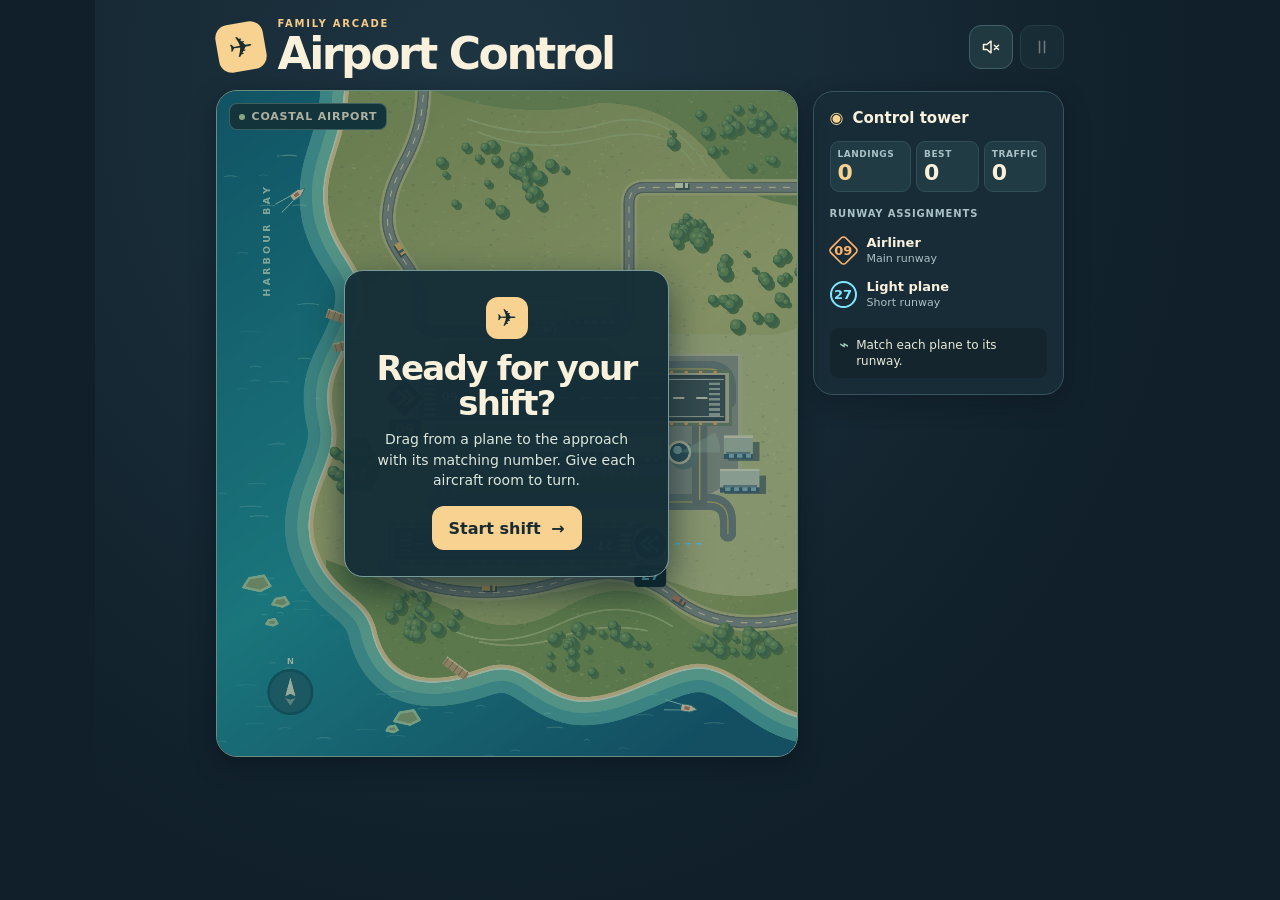
==== games/airport-control/index.html @ 62f5e437 "Build Airport Control Level 1: Coastal Airport" ====
<!doctype html>
<html lang="en">
<head>
  <meta charset="utf-8">
  <meta name="viewport" content="width=device-width, initial-scale=1, viewport-fit=cover">
  <meta name="theme-color" content="#101f29">
  <meta name="description" content="Draw routes and bring aircraft safely home at Coastal Airport.">
  <title>Airport Control · Family Arcade</title>
  <link rel="stylesheet" href="./game.css">
  <script type="module" src="./game.js"></script>
</head>
<body>
  <header class="mast">
    <div class="brand">
      <span class="brand-icon" aria-hidden="true">✈︎</span>
      <div><div class="eyebrow">Family Arcade</div><h1>Airport Control</h1></div>
    </div>
    <div class="controls">
      <button id="sound" type="button" aria-pressed="false" aria-label="Sound off">
        <svg viewBox="0 0 24 24" aria-hidden="true"><path d="M3 9h4l5-4v14l-5-4H3z"/><path class="audio-off" d="m16 10 5 5m0-5-5 5"/><path class="audio-on" d="M16 9a4 4 0 0 1 0 6m2-8a7 7 0 0 1 0 10"/></svg>
      </button>
      <button id="pause" type="button" aria-label="Pause" disabled>
        <svg viewBox="0 0 24 24" aria-hidden="true"><path d="M9 5v14m6-14v14"/></svg>
      </button>
    </div>
  </header>
  <main class="console">
    <section class="scope" aria-label="Coastal Airport airspace">
      <canvas id="airspace" width="680" height="780" aria-label="Airport map. Drag a plane to its matching numbered approach.">
        Your browser needs canvas support to display the airspace.
      </canvas>
      <div class="map-title" aria-hidden="true">
        <span class="map-light"></span><span>Coastal Airport</span>
      </div>
      <div class="overlay" id="overlay">
        <div class="panel" role="dialog" aria-labelledby="panel-title" aria-describedby="panel-message">
          <span class="panel-icon" id="panel-icon" aria-hidden="true">✈︎</span>
          <h2 id="panel-title">Ready for your shift?</h2>
          <p id="panel-message">Drag from a plane to the approach with its matching number. Give each aircraft room to turn.</p>
          <div class="results" id="results" hidden>
            <div><span>Landings</span><strong id="result-score">0</strong></div>
            <div><span>Personal best</span><strong id="result-best">0</strong></div>
          </div>
          <button class="primary" id="action" type="button">Start shift <span aria-hidden="true">→</span></button>
        </div>
      </div>
    </section>
    <aside class="tower" aria-label="Tower instruments">
      <div class="tower-head"><span class="station-icon" aria-hidden="true">◉</span><h2>Control tower</h2></div>
      <div class="instruments">
        <div class="instrument score"><span>Landings</span><strong id="score">0</strong></div>
        <div class="instrument"><span>Best</span><strong id="best">0</strong></div>
        <div class="instrument traffic"><span>Traffic</span><strong id="traffic">0</strong></div>
      </div>
      <div class="runways">
        <h3>Runway assignments</h3>
        <div class="assignment jet"><span class="runway-icon"><b>09</b></span><div><b>Airliner</b><small>Main runway</small></div></div>
        <div class="assignment prop"><span class="runway-icon"><b>27</b></span><div><b>Light plane</b><small>Short runway</small></div></div>
      </div>
      <div class="radio">
        <span class="radio-icon" aria-hidden="true">⌁</span>
        <p id="radio" aria-live="polite">Match each plane to its runway.</p>
      </div>
    </aside>
  </main>
</body>
</html>
---- games/airport-control/game.css ----
:root {
  color-scheme: dark;
  font-family: system-ui, -apple-system, BlinkMacSystemFont, "Segoe UI", sans-serif;
  background: #101f29;
  color: #f9f1dc;
  --muted: #a9c1c6;
  --border: #38545c;
  --orange: #ffb36a;
  --blue: #80e6ff;
  --map-width: min(100%, 580px, calc((100svh - 122px) * 680 / 780));
  font-synthesis: none;
}

* { box-sizing: border-box; }
[hidden] { display: none !important; }
body {
  margin: 0 auto;
  max-width: 1090px;
  padding: max(14px, env(safe-area-inset-top)) max(20px, env(safe-area-inset-right)) max(14px, env(safe-area-inset-bottom)) max(20px, env(safe-area-inset-left));
  background: radial-gradient(ellipse at 35% 10%, #1e3542 0%, #101f29 73%);
  min-height: 100svh;
}
button {
  color: inherit;
  background: #203941;
  border: 1px solid #41616a;
  border-radius: 12px;
  cursor: pointer;
  font: inherit;
  font-weight: 750;
  min-width: 44px;
  min-height: 44px;
  touch-action: manipulation;
}
button:disabled { opacity: 0.42; cursor: default; }
button:focus-visible { outline: 3px solid var(--blue); outline-offset: 4px; }
button:not(:disabled):hover { filter: brightness(1.14); }

.mast, .console {
  width: max-content;
  max-width: 100%;
  margin-inline: auto;
}

.mast {
  display: flex;
  align-items: center;
  justify-content: space-between;
  gap: 18px;
  width: calc(var(--map-width) + 267px);
  padding: 4px 0 16px;
}
.brand { display: flex; align-items: center; gap: 13px; }
.brand-icon, .panel-icon {
  display: grid;
  place-items: center;
  color: #172d30;
  background: #f8d291;
  width: 48px;
  height: 48px;
  border-radius: 13px;
  font-family: system-ui, sans-serif;
  font-size: 29px;
  line-height: 1;
}
.brand-icon { transform: rotate(-10deg); }
.eyebrow {
  color: #f5cb89;
  font-size: 10px;
  font-weight: 850;
  letter-spacing: 0.18em;
  text-transform: uppercase;
  margin-block-end: 3px;
}
h1, h2, h3, p { margin: 0; }
h1 { font-size: clamp(27px, 4vw, 44px); letter-spacing: -0.055em; line-height: 0.98; }
.controls { display: flex; align-items: center; gap: 7px; }
.controls button { display: grid; place-items: center; padding: 0; }
.controls svg { width: 20px; height: 20px; stroke: currentColor; stroke-width: 1.8; fill: none; stroke-linejoin: round; stroke-linecap: round; }
.audio-on, [aria-pressed="true"] .audio-off { display: none; }
[aria-pressed="true"] .audio-on { display: inline; }

.console { display: grid; grid-template-columns: var(--map-width) 251px; gap: 16px; }
.scope {
  min-width: 0;
  position: relative;
  isolation: isolate;
  border-radius: 20px;
  overflow: hidden;
  outline: 1px solid #6a8d84;
  box-shadow: 0 8px 26px #050e167a;
}
canvas {
  width: 100%;
  height: auto;
  aspect-ratio: 680 / 780;
  display: block;
  touch-action: none;
  -webkit-user-select: none;
  user-select: none;
  -webkit-touch-callout: none;
  cursor: crosshair;
}
.map-title {
  position: absolute;
  display: flex;
  align-items: center;
  gap: 7px;
  inset: 12px auto auto 12px;
  border: 1px solid #a4c2ae75;
  border-radius: 8px;
  padding: 6px 9px;
  background: #173842;
  color: #fbf2d7;
  font-size: clamp(9px, 1.3vw, 11px);
  font-weight: 800;
  letter-spacing: 0.075em;
  text-transform: uppercase;
  pointer-events: none;
}
.map-light { width: 6px; height: 6px; border-radius: 50%; background: #c0e49f; }

.tower {
  align-self: start;
  padding: 16px;
  border: 1px solid var(--border);
  border-radius: 20px;
  background: #172c36;
  box-shadow: 0 8px 26px #050e164d;
}
.tower-head { display: flex; align-items: center; gap: 9px; padding-block-end: 14px; }
.station-icon { color: #f8d291; }
.tower h2 { font-size: 15px; font-weight: 800; }
.instruments { display: grid; grid-template-columns: 1.3fr 1fr 1fr; gap: 5px; }
.instrument {
  display: grid;
  gap: 3px;
  min-width: 0;
  background: #213b45;
  border: 1px solid #304e58;
  padding: 7px;
  border-radius: 9px;
}
.instrument span, .results span { color: var(--muted); font-size: 9px; font-weight: 750; text-transform: uppercase; letter-spacing: 0.06em; }
.instrument strong, .results strong { font-variant-numeric: tabular-nums; font-size: 22px; line-height: 1; }
.score strong { color: #f8d291; }
.runways { padding: 16px 0 12px; }
.runways h3 { margin-block-end: 9px; color: var(--muted); font-size: 10px; text-transform: uppercase; letter-spacing: 0.085em; }
.assignment { display: flex; align-items: center; gap: 10px; min-height: 44px; font-size: 13px; }
.assignment small { display: block; color: var(--muted); font-size: 11px; margin-block-start: 2px; }
.runway-icon { display: grid; place-items: center; width: 27px; height: 27px; border: 2px solid currentColor; color: var(--blue); border-radius: 50%; }
.jet .runway-icon { color: var(--orange); border-radius: 5px; transform: rotate(45deg) scale(0.84); }
.jet .runway-icon b { transform: rotate(-45deg) scale(1.19); }
.radio { min-height: 50px; padding: 9px 10px; display: flex; align-items: flex-start; gap: 7px; color: #e7ead6; background: #14252e; border-radius: 9px; }
.radio p { font-size: 12px; line-height: 1.35; }
.radio-icon { color: #a6d5c1; font-weight: 850; line-height: 1; }
.radio[data-tone="danger"] { color: #ffd5bb; background: #422c2d; }
.radio[data-tone="success"] { color: #d7efad; }

.overlay {
  position: absolute;
  inset: 0;
  display: grid;
  place-items: center;
  padding: 12px;
  background: #102b3254;
}
.panel {
  width: min(100%, 325px);
  text-align: center;
  padding: clamp(14px, 3vw, 26px);
  border-radius: 19px;
  background: #142d37f5;
  border: 1px solid #779b98;
  box-shadow: 0 14px 36px #0b1e24a8;
}
.panel-icon { width: 42px; height: 42px; border-radius: 12px; font-size: 24px; margin: 0 auto 12px; }
.panel h2 { font-size: clamp(23px, 4vw, 34px); font-weight: 850; letter-spacing: -0.05em; line-height: 1.02; }
.panel p { color: #dce6db; font-size: 14px; line-height: 1.45; margin: 9px auto 16px; }
.primary { background: #f8d291; color: #172b32; border: 0; min-width: min(100%, 150px); padding: 0 13px; }
.primary span { margin-inline-start: 5px; }
.results { display: flex; justify-content: center; gap: 20px; margin: 0 0 13px; }
.results div { display: grid; gap: 3px; }

@media (max-width: 900px) and (orientation: portrait) {
  :root { --map-width: min(100%, 575px, calc((100svh - 205px) * 680 / 780)); }
  body { padding-inline: max(9px, env(safe-area-inset-left)) max(9px, env(safe-area-inset-right)); }
  .mast, .console { width: var(--map-width); }
  .mast { padding-block: 0 12px; }
  .brand { gap: 8px; }
  .brand-icon { width: 36px; height: 36px; font-size: 23px; }
  .console { grid-template-columns: minmax(0, 1fr); gap: 9px; }
  .scope { border-radius: 14px; }
  .tower { padding: 8px; border-radius: 13px; }
  .tower-head, .runways h3, .assignment small { display: none; }
  .instruments { grid-template-columns: repeat(3, minmax(0, 1fr)); }
  .instrument { display: flex; align-items: center; justify-content: space-between; gap: 2px; padding: 5px; }
  .instrument strong { font-size: 18px; }
  .runways { display: flex; justify-content: space-around; gap: 7px; padding: 3px 0; }
  .assignment { min-height: 32px; font-size: 12px; gap: 7px; }
  .runway-icon { width: 22px; height: 22px; font-size: 11px; }
  .radio { min-height: 35px; padding: 5px 7px; }
}

@media (orientation: landscape) and (max-height: 560px) {
  :root { --map-width: calc((100svh - 78px) * 680 / 780); }
  body { padding-block: max(5px, env(safe-area-inset-top)) max(5px, env(safe-area-inset-bottom)); }
  .mast { padding-block: 0 7px; width: calc(var(--map-width) + 220px); }
  .brand-icon { width: 32px; height: 32px; font-size: 20px; }
  h1 { font-size: 25px; }
  .console { grid-template-columns: var(--map-width) 208px; gap: 12px; }
  .tower { padding: 9px; }
  .tower-head { padding-block-end: 7px; }
  .runways { padding: 8px 0; }
  .assignment { min-height: 33px; }
  .panel { padding: 11px; }
  .panel-icon { display: none; }
  .panel p { font-size: 12px; margin: 6px 0 9px; }
  .panel h2 { font-size: 23px; }
}
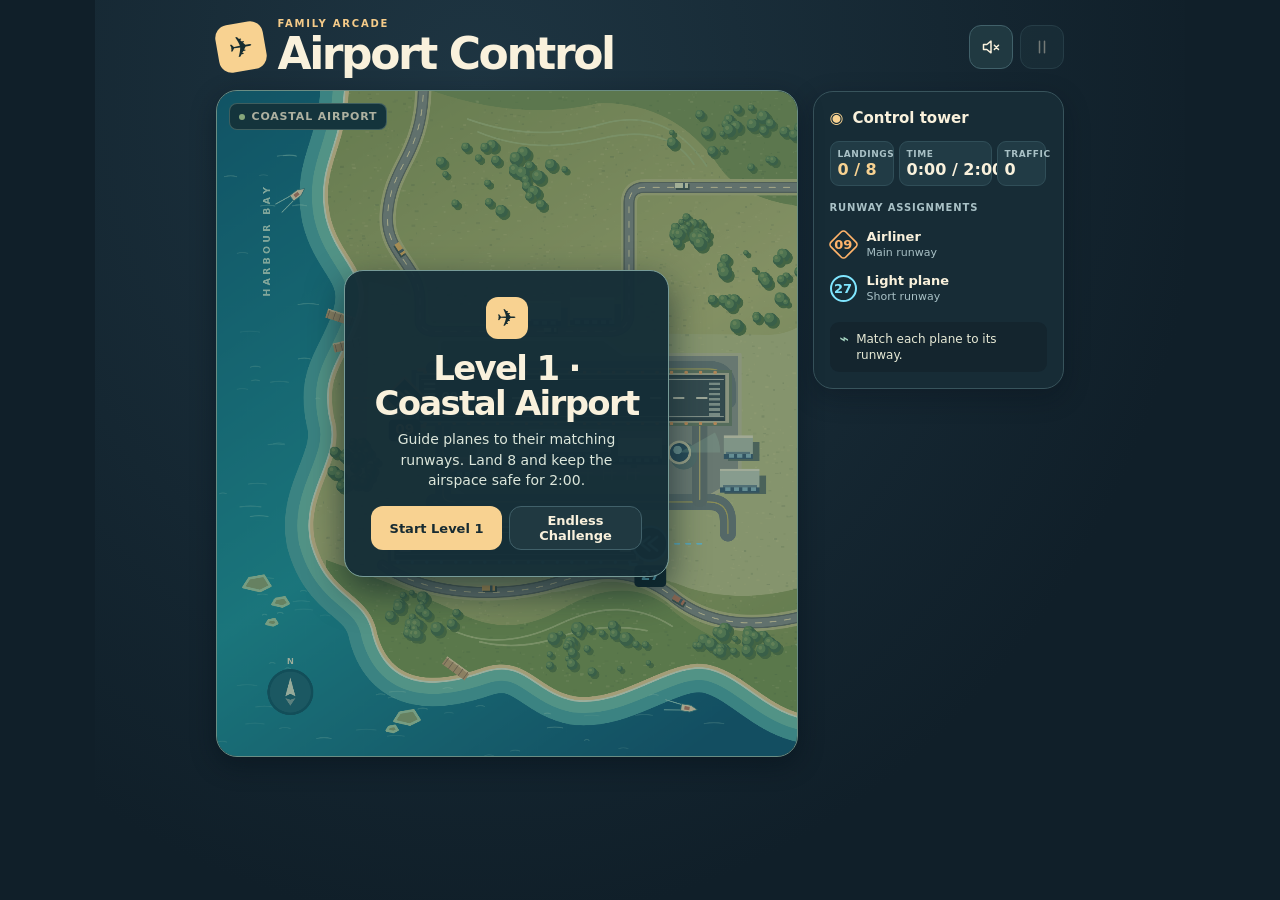
==== commit c16eb287: "Add Airport Control Level 1 campaign completion" ====
--- a/games/airport-control/index.html
+++ b/games/airport-control/index.html
@@ -29,27 +29,32 @@
       <canvas id="airspace" width="680" height="780" aria-label="Airport map. Drag a plane to its matching numbered approach.">
         Your browser needs canvas support to display the airspace.
       </canvas>
-      <div class="map-title" aria-hidden="true">
-        <span class="map-light"></span><span>Coastal Airport</span>
+      <div class="map-title" id="map-title" aria-hidden="true">
+        <span class="map-light"></span><span id="map-status">Coastal Airport</span>
       </div>
       <div class="overlay" id="overlay">
         <div class="panel" role="dialog" aria-labelledby="panel-title" aria-describedby="panel-message">
           <span class="panel-icon" id="panel-icon" aria-hidden="true">✈︎</span>
-          <h2 id="panel-title">Ready for your shift?</h2>
-          <p id="panel-message">Drag from a plane to the approach with its matching number. Give each aircraft room to turn.</p>
+          <h2 id="panel-title">Level 1</h2>
+          <p id="panel-message"></p>
           <div class="results" id="results" hidden>
             <div><span>Landings</span><strong id="result-score">0</strong></div>
-            <div><span>Personal best</span><strong id="result-best">0</strong></div>
+            <div><span id="result-detail-label">Time</span><strong id="result-detail">0:00</strong></div>
           </div>
-          <button class="primary" id="action" type="button">Start shift <span aria-hidden="true">→</span></button>
+          <div class="panel-actions">
+            <button class="primary" id="action" type="button">Start Level 1</button>
+            <button id="alternate" type="button">Endless Challenge</button>
+            <button id="next-airport" type="button" disabled hidden>Next Airport <small>Coming soon</small></button>
+          </div>
         </div>
       </div>
     </section>
     <aside class="tower" aria-label="Tower instruments">
       <div class="tower-head"><span class="station-icon" aria-hidden="true">◉</span><h2>Control tower</h2></div>
-      <div class="instruments">
+      <div class="instruments" id="instruments">
         <div class="instrument score"><span>Landings</span><strong id="score">0</strong></div>
-        <div class="instrument"><span>Best</span><strong id="best">0</strong></div>
+        <div class="instrument"><span>Time</span><strong id="shift-time">0:00</strong></div>
+        <div class="instrument" hidden><span>Best</span><strong id="best">0</strong></div>
         <div class="instrument traffic"><span>Traffic</span><strong id="traffic">0</strong></div>
       </div>
       <div class="runways">
--- a/games/airport-control/game.css
+++ b/games/airport-control/game.css
@@ -12,6 +12,10 @@
 }
 
 * { box-sizing: border-box; }
+html.airport-playing, html.airport-playing body {
+  overscroll-behavior: none;
+  overflow: hidden;
+}
 [hidden] { display: none !important; }
 body {
   margin: 0 auto;
@@ -82,6 +86,7 @@
 
 .console { display: grid; grid-template-columns: var(--map-width) 251px; gap: 16px; }
 .scope {
+  touch-action: none;
   min-width: 0;
   position: relative;
   isolation: isolate;
@@ -119,6 +124,8 @@
   pointer-events: none;
 }
 .map-light { width: 6px; height: 6px; border-radius: 50%; background: #c0e49f; }
+.map-title[data-closing] { color: #ffe1a9; border-color: #f8d291; }
+.map-title[data-closing] .map-light { background: #f8d291; }
 
 .tower {
   align-self: start;
@@ -143,6 +150,8 @@
 }
 .instrument span, .results span { color: var(--muted); font-size: 9px; font-weight: 750; text-transform: uppercase; letter-spacing: 0.06em; }
 .instrument strong, .results strong { font-variant-numeric: tabular-nums; font-size: 22px; line-height: 1; }
+.instruments[data-campaign] { grid-template-columns: 1fr 1.45fr 0.78fr; }
+.instruments[data-campaign] strong { font-size: 16px; white-space: nowrap; }
 .score strong { color: #f8d291; }
 .runways { padding: 16px 0 12px; }
 .runways h3 { margin-block-end: 9px; color: var(--muted); font-size: 10px; text-transform: uppercase; letter-spacing: 0.085em; }
@@ -177,8 +186,16 @@
 .panel-icon { width: 42px; height: 42px; border-radius: 12px; font-size: 24px; margin: 0 auto 12px; }
 .panel h2 { font-size: clamp(23px, 4vw, 34px); font-weight: 850; letter-spacing: -0.05em; line-height: 1.02; }
 .panel p { color: #dce6db; font-size: 14px; line-height: 1.45; margin: 9px auto 16px; }
-.primary { background: #f8d291; color: #172b32; border: 0; min-width: min(100%, 150px); padding: 0 13px; }
-.primary span { margin-inline-start: 5px; }
+.panel-actions { display: flex; flex-wrap: wrap; gap: 7px; }
+.panel-actions button { flex: 1 1 0; padding: 5px 7px; font-size: 13px; }
+.primary { background: #f8d291; color: #172b32; border: 0; }
+#next-airport {
+  flex-basis: 100%;
+  background: #192f38;
+  color: #adc2c2;
+  opacity: 1;
+}
+#next-airport small { font-size: 10px; margin-inline-start: 5px; font-weight: 700; }
 .results { display: flex; justify-content: center; gap: 20px; margin: 0 0 13px; }
 .results div { display: grid; gap: 3px; }
 
@@ -195,6 +212,7 @@
   .tower-head, .runways h3, .assignment small { display: none; }
   .instruments { grid-template-columns: repeat(3, minmax(0, 1fr)); }
   .instrument { display: flex; align-items: center; justify-content: space-between; gap: 2px; padding: 5px; }
+  .instruments[data-campaign] .instrument { display: grid; justify-content: start; }
   .instrument strong { font-size: 18px; }
   .runways { display: flex; justify-content: space-around; gap: 7px; padding: 3px 0; }
   .assignment { min-height: 32px; font-size: 12px; gap: 7px; }
@@ -211,6 +229,9 @@
   .console { grid-template-columns: var(--map-width) 208px; gap: 12px; }
   .tower { padding: 9px; }
   .tower-head { padding-block-end: 7px; }
+  .instruments[data-campaign] .instrument { padding-inline: 5px; }
+  .instruments[data-campaign] .instrument span { font-size: 8px; }
+  .instruments[data-campaign] strong { font-size: 14px; }
   .runways { padding: 8px 0; }
   .assignment { min-height: 33px; }
   .panel { padding: 11px; }
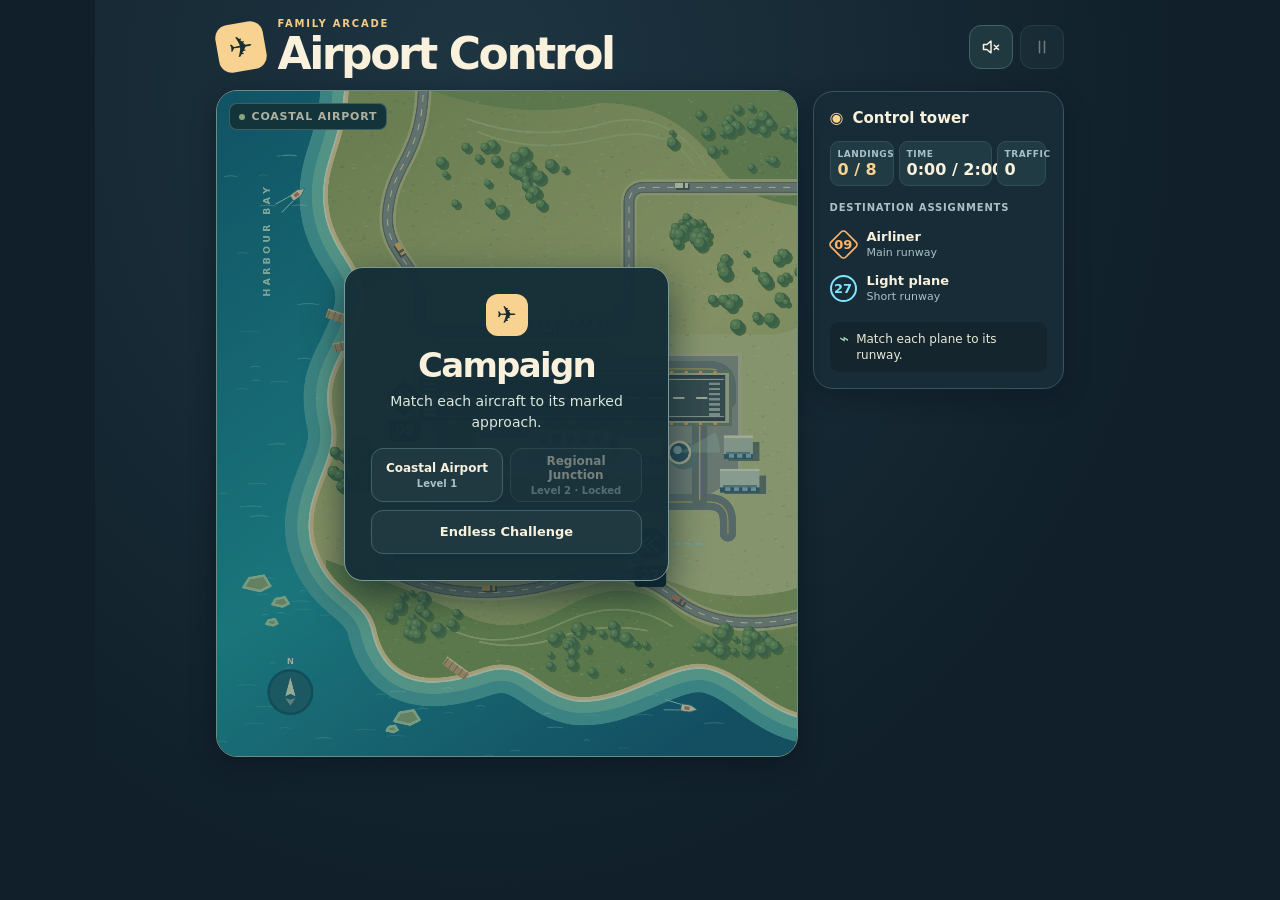
==== commit f77c728f: "Add Airport Control Regional Junction and destination configuration" ====
--- a/games/airport-control/index.html
+++ b/games/airport-control/index.html
@@ -41,10 +41,12 @@
             <div><span>Landings</span><strong id="result-score">0</strong></div>
             <div><span id="result-detail-label">Time</span><strong id="result-detail">0:00</strong></div>
           </div>
+          <div class="level-list" id="level-list" aria-label="Campaign airports" hidden></div>
           <div class="panel-actions">
             <button class="primary" id="action" type="button">Start Level 1</button>
             <button id="alternate" type="button">Endless Challenge</button>
-            <button id="next-airport" type="button" disabled hidden>Next Airport <small>Coming soon</small></button>
+            <button id="menu" type="button" hidden>Menu</button>
+            <button id="next-airport" type="button" hidden></button>
           </div>
         </div>
       </div>
@@ -57,11 +59,7 @@
         <div class="instrument" hidden><span>Best</span><strong id="best">0</strong></div>
         <div class="instrument traffic"><span>Traffic</span><strong id="traffic">0</strong></div>
       </div>
-      <div class="runways">
-        <h3>Runway assignments</h3>
-        <div class="assignment jet"><span class="runway-icon"><b>09</b></span><div><b>Airliner</b><small>Main runway</small></div></div>
-        <div class="assignment prop"><span class="runway-icon"><b>27</b></span><div><b>Light plane</b><small>Short runway</small></div></div>
-      </div>
+      <div class="runways" id="assignments" aria-label="Destination assignments"></div>
       <div class="radio">
         <span class="radio-icon" aria-hidden="true">⌁</span>
         <p id="radio" aria-live="polite">Match each plane to its runway.</p>
--- a/games/airport-control/game.css
+++ b/games/airport-control/game.css
@@ -158,8 +158,9 @@
 .assignment { display: flex; align-items: center; gap: 10px; min-height: 44px; font-size: 13px; }
 .assignment small { display: block; color: var(--muted); font-size: 11px; margin-block-start: 2px; }
 .runway-icon { display: grid; place-items: center; width: 27px; height: 27px; border: 2px solid currentColor; color: var(--blue); border-radius: 50%; }
-.jet .runway-icon { color: var(--orange); border-radius: 5px; transform: rotate(45deg) scale(0.84); }
-.jet .runway-icon b { transform: rotate(-45deg) scale(1.19); }
+.runway-icon[data-shape="diamond"] { border-radius: 5px; transform: rotate(45deg) scale(0.84); }
+.runway-icon[data-shape="diamond"] b { transform: rotate(-45deg) scale(1.19); }
+.runway-icon[data-shape="square"] { border-radius: 5px; }
 .radio { min-height: 50px; padding: 9px 10px; display: flex; align-items: flex-start; gap: 7px; color: #e7ead6; background: #14252e; border-radius: 9px; }
 .radio p { font-size: 12px; line-height: 1.35; }
 .radio-icon { color: #a6d5c1; font-weight: 850; line-height: 1; }
@@ -177,6 +178,8 @@
 .panel {
   width: min(100%, 325px);
   text-align: center;
+  max-height: 100%;
+  overflow-y: auto;
   padding: clamp(14px, 3vw, 26px);
   border-radius: 19px;
   background: #142d37f5;
@@ -186,11 +189,24 @@
 .panel-icon { width: 42px; height: 42px; border-radius: 12px; font-size: 24px; margin: 0 auto 12px; }
 .panel h2 { font-size: clamp(23px, 4vw, 34px); font-weight: 850; letter-spacing: -0.05em; line-height: 1.02; }
 .panel p { color: #dce6db; font-size: 14px; line-height: 1.45; margin: 9px auto 16px; }
+.overlay[data-complete] .panel { border-color: #e0c696; }
+@media (prefers-reduced-motion: no-preference) {
+  .overlay[data-complete] .panel { animation: airport-complete 240ms ease-out both; }
+  @keyframes airport-complete {
+    from { opacity: 0.6; transform: translateY(7px); }
+    to { opacity: 1; transform: translateY(0); }
+  }
+}
+.level-list { display: grid; grid-template-columns: repeat(2, minmax(0, 1fr)); gap: 7px; margin-bottom: 8px; }
+.level-list button { display: grid; align-content: center; padding: 5px 6px; gap: 3px; font-size: 12px; }
+.level-list small { color: var(--muted); font-size: 10px; }
 .panel-actions { display: flex; flex-wrap: wrap; gap: 7px; }
 .panel-actions button { flex: 1 1 0; padding: 5px 7px; font-size: 13px; }
 .primary { background: #f8d291; color: #172b32; border: 0; }
 #next-airport {
   flex-basis: 100%;
+}
+#next-airport:disabled {
   background: #192f38;
   color: #adc2c2;
   opacity: 1;
@@ -214,7 +230,7 @@
   .instrument { display: flex; align-items: center; justify-content: space-between; gap: 2px; padding: 5px; }
   .instruments[data-campaign] .instrument { display: grid; justify-content: start; }
   .instrument strong { font-size: 18px; }
-  .runways { display: flex; justify-content: space-around; gap: 7px; padding: 3px 0; }
+  .runways { display: flex; flex-wrap: wrap; justify-content: space-around; gap: 2px 7px; padding: 3px 0; }
   .assignment { min-height: 32px; font-size: 12px; gap: 7px; }
   .runway-icon { width: 22px; height: 22px; font-size: 11px; }
   .radio { min-height: 35px; padding: 5px 7px; }
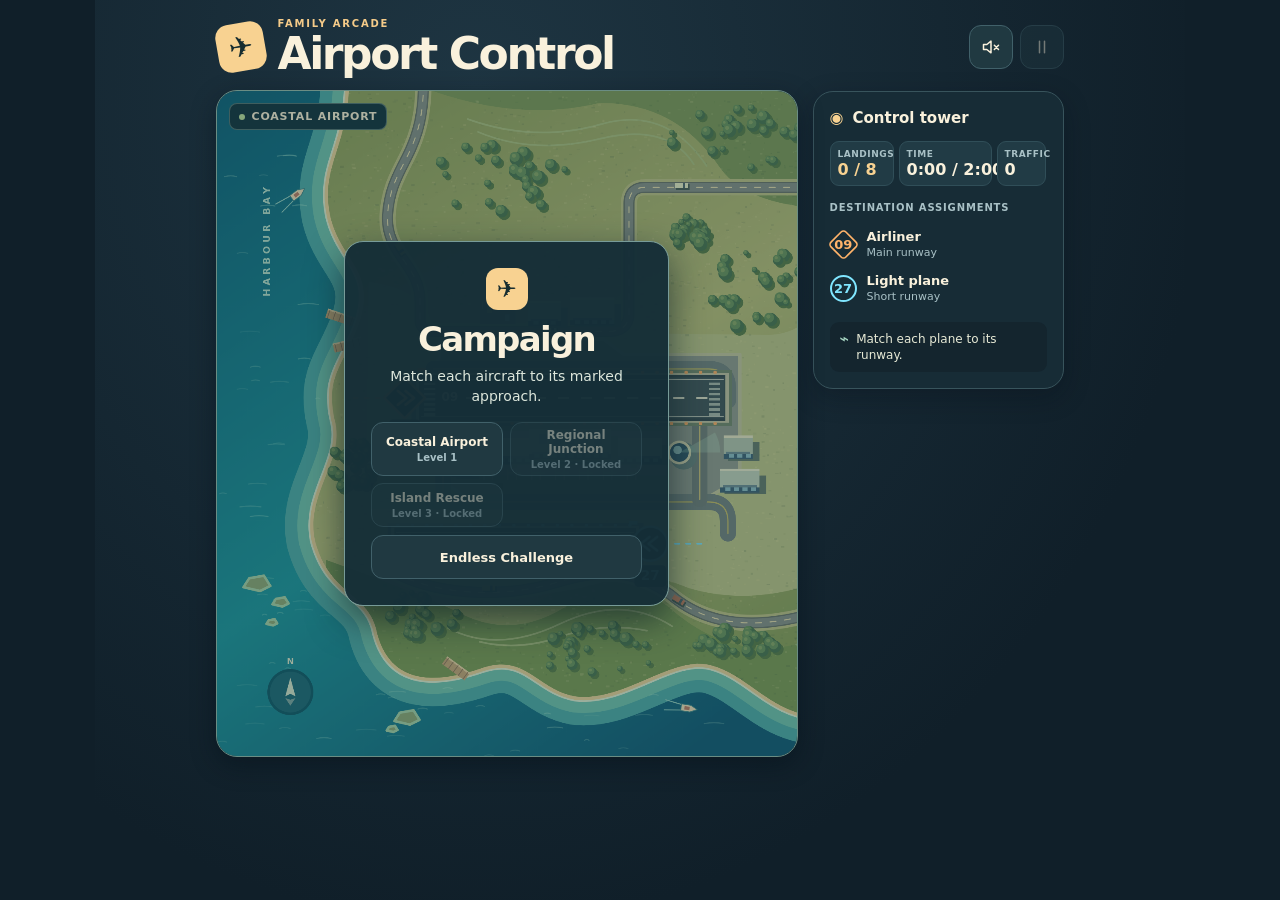
==== commit b660be20: "Add Island Rescue with helicopter approaches and helipad landings" ====
--- a/games/airport-control/index.html
+++ b/games/airport-control/index.html
@@ -26,7 +26,7 @@
   </header>
   <main class="console">
     <section class="scope" aria-label="Coastal Airport airspace">
-      <canvas id="airspace" width="680" height="780" aria-label="Airport map. Drag a plane to its matching numbered approach.">
+      <canvas id="airspace" width="680" height="780" aria-label="Airport map. Drag an aircraft to its matching approach.">
         Your browser needs canvas support to display the airspace.
       </canvas>
       <div class="map-title" id="map-title" aria-hidden="true">
--- a/games/airport-control/game.css
+++ b/games/airport-control/game.css
@@ -161,6 +161,22 @@
 .runway-icon[data-shape="diamond"] { border-radius: 5px; transform: rotate(45deg) scale(0.84); }
 .runway-icon[data-shape="diamond"] b { transform: rotate(-45deg) scale(1.19); }
 .runway-icon[data-shape="square"] { border-radius: 5px; }
+.runway-icon[data-shape="octagon"] {
+  border: 0;
+  border-radius: 0;
+  background: currentColor;
+  clip-path: polygon(28% 0, 72% 0, 100% 28%, 100% 72%, 72% 100%, 28% 100%, 0 72%, 0 28%);
+  position: relative;
+  isolation: isolate;
+}
+.runway-icon[data-shape="octagon"]::before {
+  content: '';
+  position: absolute;
+  inset: 2px;
+  z-index: -1;
+  background: #172c36;
+  clip-path: inherit;
+}
 .radio { min-height: 50px; padding: 9px 10px; display: flex; align-items: flex-start; gap: 7px; color: #e7ead6; background: #14252e; border-radius: 9px; }
 .radio p { font-size: 12px; line-height: 1.35; }
 .radio-icon { color: #a6d5c1; font-weight: 850; line-height: 1; }
@@ -231,6 +247,8 @@
   .instruments[data-campaign] .instrument { display: grid; justify-content: start; }
   .instrument strong { font-size: 18px; }
   .runways { display: flex; flex-wrap: wrap; justify-content: space-around; gap: 2px 7px; padding: 3px 0; }
+  .runways[data-expanded] { display: grid; grid-template-columns: repeat(2, minmax(0, 1fr)); }
+  .runways[data-expanded] .assignment { justify-self: center; }
   .assignment { min-height: 32px; font-size: 12px; gap: 7px; }
   .runway-icon { width: 22px; height: 22px; font-size: 11px; }
   .radio { min-height: 35px; padding: 5px 7px; }
@@ -250,6 +268,7 @@
   .instruments[data-campaign] strong { font-size: 14px; }
   .runways { padding: 8px 0; }
   .assignment { min-height: 33px; }
+  .runways[data-expanded] .assignment { min-height: 29px; }
   .panel { padding: 11px; }
   .panel-icon { display: none; }
   .panel p { font-size: 12px; margin: 6px 0 9px; }
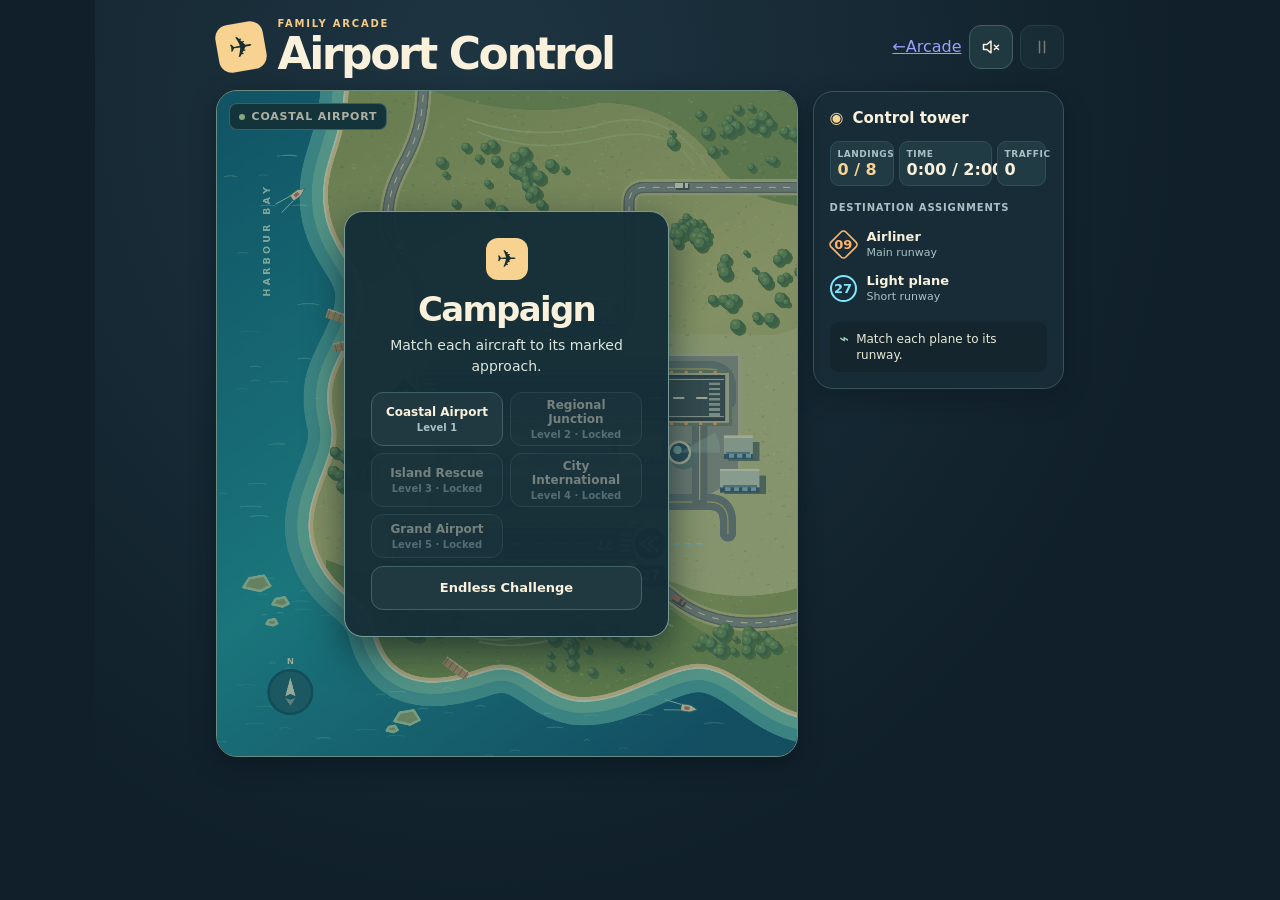
==== commit 91450f6c: "feat: add Family Arcade return link to Airport Control header" ====
--- a/games/airport-control/index.html
+++ b/games/airport-control/index.html
@@ -16,6 +16,7 @@
       <div><div class="eyebrow">Family Arcade</div><h1>Airport Control</h1></div>
     </div>
     <div class="controls">
+      <a class="arcade-back" href="../../" aria-label="Return to Family Arcade"><span aria-hidden="true">←</span><span class="arcade-back-label">Arcade</span></a>
       <button id="sound" type="button" aria-pressed="false" aria-label="Sound off">
         <svg viewBox="0 0 24 24" aria-hidden="true"><path d="M3 9h4l5-4v14l-5-4H3z"/><path class="audio-off" d="m16 10 5 5m0-5-5 5"/><path class="audio-on" d="M16 9a4 4 0 0 1 0 6m2-8a7 7 0 0 1 0 10"/></svg>
       </button>
--- a/games/airport-control/game.css
+++ b/games/airport-control/game.css
@@ -268,7 +268,7 @@
   .instruments[data-campaign] strong { font-size: 14px; }
   .runways { padding: 8px 0; }
   .assignment { min-height: 33px; }
-  .runways[data-expanded] .assignment { min-height: 29px; }
+  .runways[data-expanded] .assignment { min-height: 29px; line-height: 1.1; }
   .panel { padding: 11px; }
   .panel-icon { display: none; }
   .panel p { font-size: 12px; margin: 6px 0 9px; }
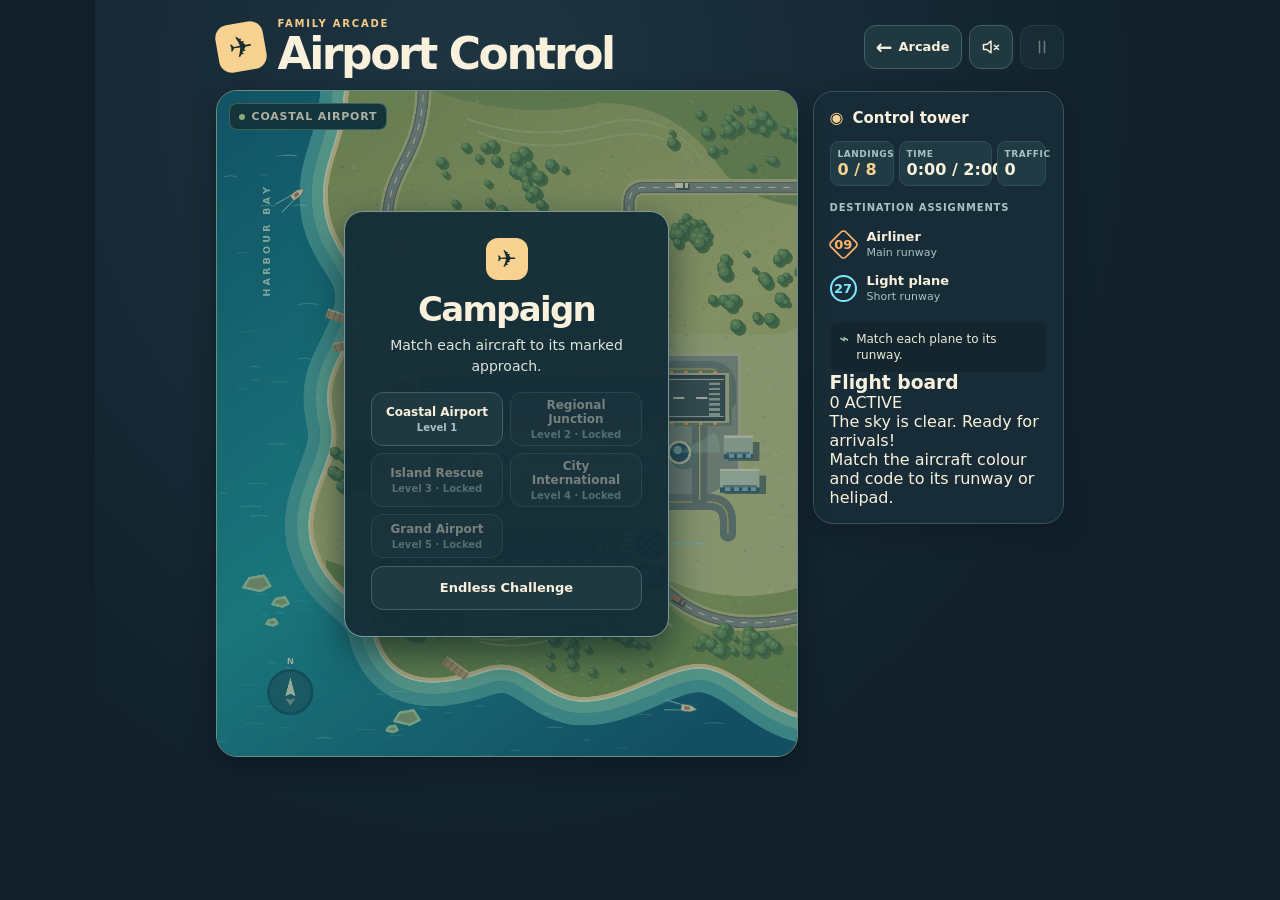
==== commit 40325a01: "feat: add flight board and tower column structure for iPad landscape" ====
--- a/games/airport-control/index.html
+++ b/games/airport-control/index.html
@@ -60,10 +60,21 @@
         <div class="instrument" hidden><span>Best</span><strong id="best">0</strong></div>
         <div class="instrument traffic"><span>Traffic</span><strong id="traffic">0</strong></div>
       </div>
-      <div class="runways" id="assignments" aria-label="Destination assignments"></div>
-      <div class="radio">
-        <span class="radio-icon" aria-hidden="true">⌁</span>
-        <p id="radio" aria-live="polite">Match each plane to its runway.</p>
+      <div class="tower-details">
+        <div class="tower-guidance">
+          <div class="runways" id="assignments" aria-label="Destination assignments"></div>
+          <div class="radio">
+            <span class="radio-icon" aria-hidden="true">⌁</span>
+            <p id="radio" aria-live="polite">Match each plane to its runway.</p>
+          </div>
+        </div>
+        <section class="flight-board" aria-label="Aircraft currently in the air">
+          <div class="board-heading"><span class="board-indicator" aria-hidden="true"></span><h3>Flight board</h3><span id="board-count" class="board-count">0 ACTIVE</span></div>
+          <div id="flight-list" class="flight-list" aria-live="off">
+            <p class="board-empty">The sky is clear. Ready for arrivals!</p>
+          </div>
+          <div class="board-footer">Match the aircraft colour and code to its runway or helipad.</div>
+        </section>
       </div>
     </aside>
   </main>
--- a/games/airport-control/game.css
+++ b/games/airport-control/game.css
@@ -79,6 +79,30 @@
 h1, h2, h3, p { margin: 0; }
 h1 { font-size: clamp(27px, 4vw, 44px); letter-spacing: -0.055em; line-height: 0.98; }
 .controls { display: flex; align-items: center; gap: 7px; }
+.arcade-back {
+  display: inline-flex;
+  align-items: center;
+  justify-content: center;
+  gap: 6px;
+  min-height: 44px;
+  padding: 0 11px;
+  border: 1px solid #41616a;
+  border-radius: 12px;
+  background: #203941;
+  color: #f9f1dc;
+  text-decoration: none;
+  font-size: 13px;
+  font-weight: 750;
+  white-space: nowrap;
+  touch-action: manipulation;
+}
+.arcade-back:hover { filter: brightness(1.14); }
+.arcade-back:focus-visible { outline: 3px solid var(--blue); outline-offset: 4px; }
+.arcade-back span:first-child { font-size: 20px; line-height: 1; }
+@media (max-width: 440px) {
+  .arcade-back-label { display: none; }
+  .arcade-back { width: 44px; padding: 0; }
+}
 .controls button { display: grid; place-items: center; padding: 0; }
 .controls svg { width: 20px; height: 20px; stroke: currentColor; stroke-width: 1.8; fill: none; stroke-linejoin: round; stroke-linecap: round; }
 .audio-on, [aria-pressed="true"] .audio-off { display: none; }
